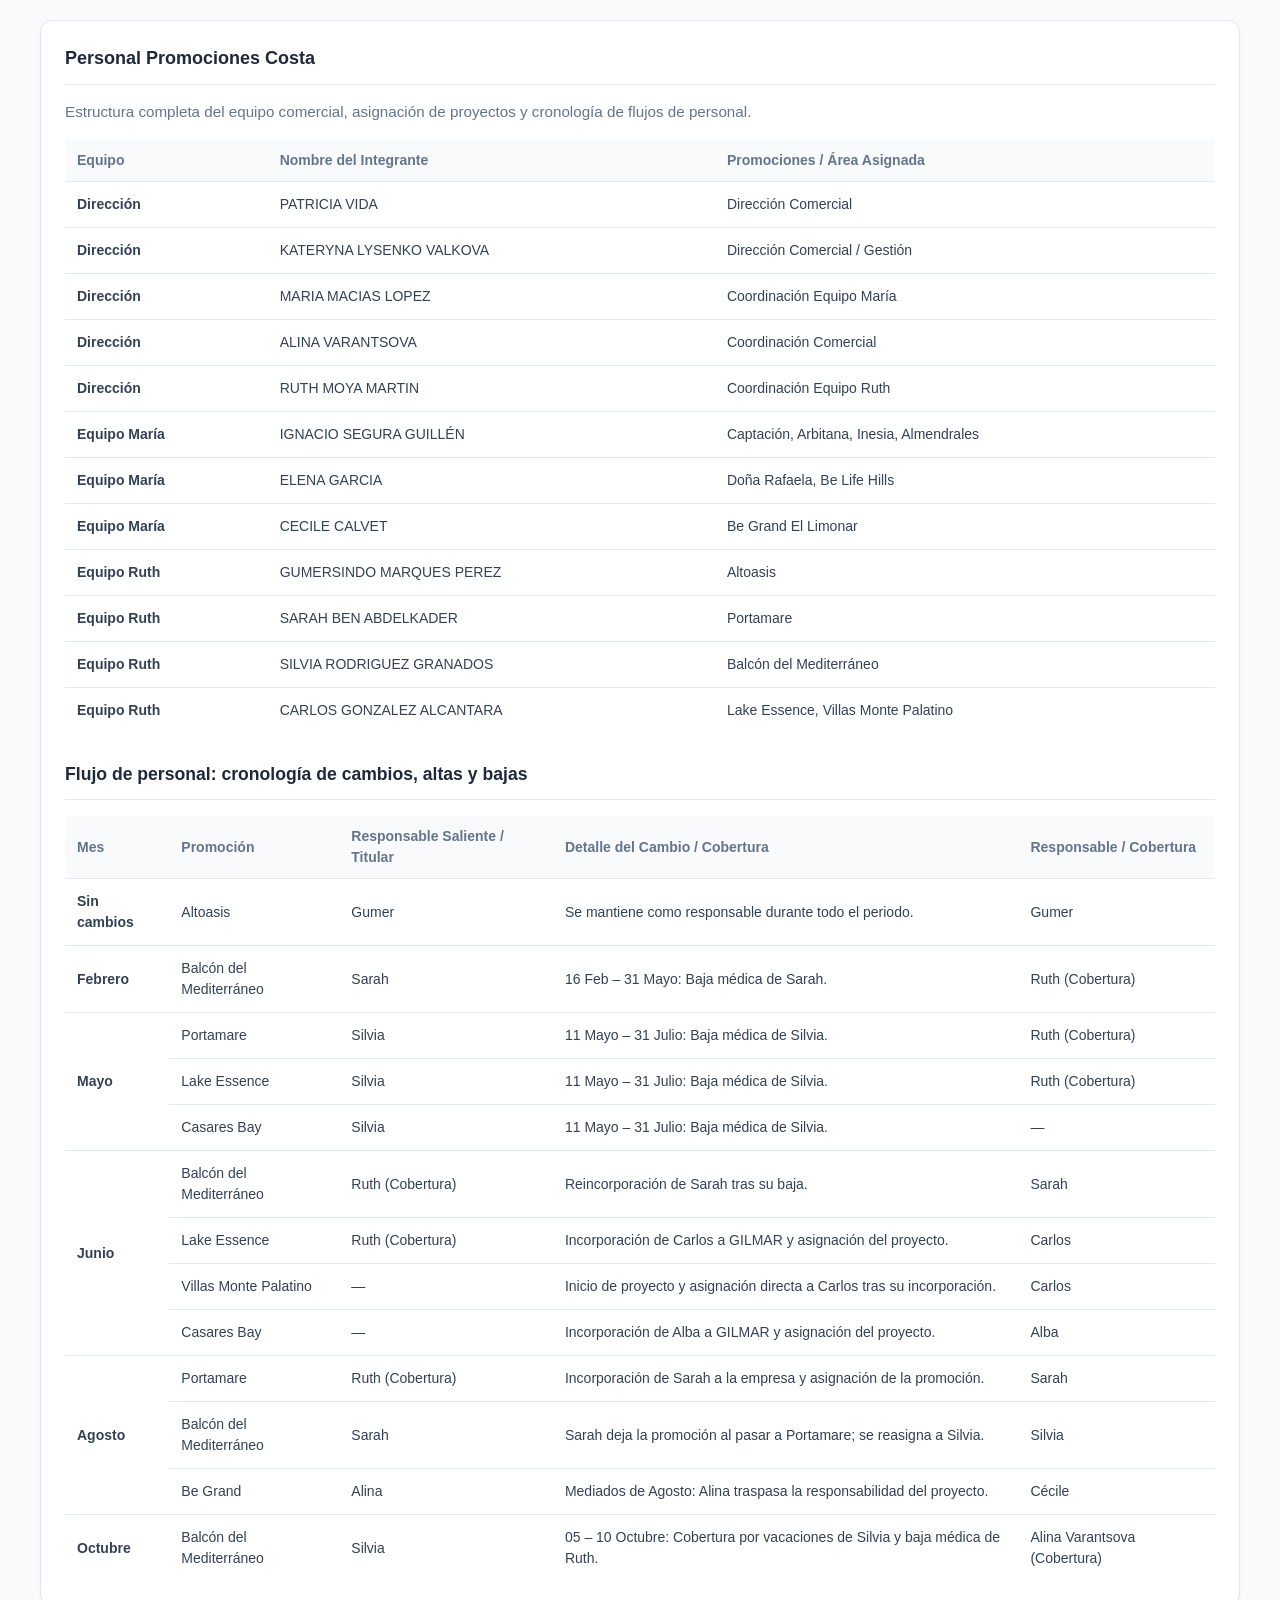
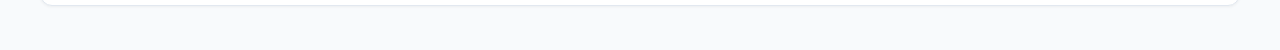
==== personal.html @ c9d81d91 "personal page added" ====
<!DOCTYPE html>
<html lang="es">
  <head>
    <meta charset="UTF-8" />
    <meta name="viewport" content="width=device-width, initial-scale=1.0" />
    <title>Personal Promociones Costa</title>
    <!-- CSS principal del proyecto -->
    <link rel="stylesheet" href="css/styles.css" />
  </head>
  <body style="background-color: var(--bg, #f8fafc); padding: 20px;">
    
    <div class="dashboard-container" style="max-width: 1200px; margin: 0 auto;">
      
      <!-- SECCIÓN PRINCIPAL: PERSONAL PROMOCIONES COSTA -->
      <div class="card">
        <div class="card-header">
          <h2>Personal Promociones Costa</h2>
        </div>
        
        <p style="margin-bottom: 16px; color: var(--text-muted, #64748b); font-size: 0.95em;">
          Estructura completa del equipo comercial, asignación de proyectos y cronología de flujos de personal.
        </p>

        <!-- TABLA 1: INTEGRANTES DEL EQUIPO Y SUS PROMOCIONES -->
        <div style="overflow-x: auto; margin-bottom: 28px;">
          <table>
            <thead>
              <tr>
                <th>Equipo</th>
                <th>Nombre del Integrante</th>
                <th>Promociones / Área Asignada</th>
              </tr>
            </thead>
            <tbody>
              <tr>
                <td><strong>Dirección</strong></td>
                <td>PATRICIA VIDA</td>
                <td>Dirección Comercial</td>
              </tr>
              <tr>
                <td><strong>Dirección</strong></td>
                <td>KATERYNA LYSENKO VALKOVA</td>
                <td>Dirección Comercial / Gestión</td>
              </tr>
              <tr>
                <td><strong>Dirección</strong></td>
                <td>MARIA MACIAS LOPEZ</td>
                <td>Coordinación Equipo María</td>
              </tr>
              <tr>
                <td><strong>Dirección</strong></td>
                <td>ALINA VARANTSOVA</td>
                <td>Coordinación Comercial</td>
              </tr>
              <tr>
                <td><strong>Dirección</strong></td>
                <td>RUTH MOYA MARTIN</td>
                <td>Coordinación Equipo Ruth</td>
              </tr>
              <tr>
                <td><strong>Equipo María</strong></td>
                <td>IGNACIO SEGURA GUILLÉN</td>
                <td>Captación, Arbitana, Inesia, Almendrales</td>
              </tr>
              <tr>
                <td><strong>Equipo María</strong></td>
                <td>ELENA GARCIA</td>
                <td>Doña Rafaela, Be Life Hills</td>
              </tr>
              <tr>
                <td><strong>Equipo María</strong></td>
                <td>CECILE CALVET</td>
                <td>Be Grand El Limonar</td>
              </tr>
              <tr>
                <td><strong>Equipo Ruth</strong></td>
                <td>GUMERSINDO MARQUES PEREZ</td>
                <td>Altoasis</td>
              </tr>
              <tr>
                <td><strong>Equipo Ruth</strong></td>
                <td>SARAH BEN ABDELKADER</td>
                <td>Portamare</td>
              </tr>
              <tr>
                <td><strong>Equipo Ruth</strong></td>
                <td>SILVIA RODRIGUEZ GRANADOS</td>
                <td>Balcón del Mediterráneo</td>
              </tr>
              <tr>
                <td><strong>Equipo Ruth</strong></td>
                <td>CARLOS GONZALEZ ALCANTARA</td>
                <td>Lake Essence, Villas Monte Palatino</td>
              </tr>
            </tbody>
          </table>
        </div>

        <!-- TABLA 2: FLUJO CRONOLÓGICO DE PERSONAL (POR MESES) -->
        <div class="card-header" style="margin-top: 10px;">
          <h3 style="font-size: 1.1em; color: var(--primary, #1a56db);">
            Flujo de personal: cronología de cambios, altas y bajas
          </h3>
        </div>
        
        <div style="overflow-x: auto; margin-top: 10px;">
          <table>
            <thead>
              <tr>
                <th>Mes</th>
                <th>Promoción</th>
                <th>Responsable Saliente / Titular</th>
                <th>Detalle del Cambio / Cobertura</th>
                <th>Responsable / Cobertura</th>
              </tr>
            </thead>
            <tbody>
              <tr>
                <td><strong>Sin cambios</strong></td>
                <td>Altoasis</td>
                <td>Gumer</td>
                <td>Se mantiene como responsable durante todo el periodo.</td>
                <td>Gumer</td>
              </tr>
              <tr>
                <td><strong>Febrero</strong></td>
                <td>Balcón del Mediterráneo</td>
                <td>Sarah</td>
                <td>16 Feb – 31 Mayo: Baja médica de Sarah.</td>
                <td>Ruth (Cobertura)</td>
              </tr>
              <tr>
                <td rowspan="3"><strong>Mayo</strong></td>
                <td>Portamare</td>
                <td>Silvia</td>
                <td>11 Mayo – 31 Julio: Baja médica de Silvia.</td>
                <td>Ruth (Cobertura)</td>
              </tr>
              <tr>
                <td>Lake Essence</td>
                <td>Silvia</td>
                <td>11 Mayo – 31 Julio: Baja médica de Silvia.</td>
                <td>Ruth (Cobertura)</td>
              </tr>
              <tr>
                <td>Casares Bay</td>
                <td>Silvia</td>
                <td>11 Mayo – 31 Julio: Baja médica de Silvia.</td>
                <td>—</td>
              </tr>
              <tr>
                <td rowspan="4"><strong>Junio</strong></td>
                <td>Balcón del Mediterráneo</td>
                <td>Ruth (Cobertura)</td>
                <td>Reincorporación de Sarah tras su baja.</td>
                <td>Sarah</td>
              </tr>
              <tr>
                <td>Lake Essence</td>
                <td>Ruth (Cobertura)</td>
                <td>Incorporación de Carlos a GILMAR y asignación del proyecto.</td>
                <td>Carlos</td>
              </tr>
              <tr>
                <td>Villas Monte Palatino</td>
                <td>—</td>
                <td>Inicio de proyecto y asignación directa a Carlos tras su incorporación.</td>
                <td>Carlos</td>
              </tr>
              <tr>
                <td>Casares Bay</td>
                <td>—</td>
                <td>Incorporación de Alba a GILMAR y asignación del proyecto.</td>
                <td>Alba</td>
              </tr>
              <tr>
                <td rowspan="3"><strong>Agosto</strong></td>
                <td>Portamare</td>
                <td>Ruth (Cobertura)</td>
                <td>Incorporación de Sarah a la empresa y asignación de la promoción.</td>
                <td>Sarah</td>
              </tr>
              <tr>
                <td>Balcón del Mediterráneo</td>
                <td>Sarah</td>
                <td>Sarah deja la promoción al pasar a Portamare; se reasigna a Silvia.</td>
                <td>Silvia</td>
              </tr>
              <tr>
                <td>Be Grand</td>
                <td>Alina</td>
                <td>Mediados de Agosto: Alina traspasa la responsabilidad del proyecto.</td>
                <td>Cécile</td>
              </tr>
              <tr>
                <td><strong>Octubre</strong></td>
                <td>Balcón del Mediterráneo</td>
                <td>Silvia</td>
                <td>05 – 10 Octubre: Cobertura por vacaciones de Silvia y baja médica de Ruth.</td>
                <td>Alina Varantsova (Cobertura)</td>
              </tr>
            </tbody>
          </table>
        </div>
      </div>

    </div>

  </body>
</html>
---- css/styles.css ----
:root {
    --primary: #1e293b;
    --accent: #2563eb;
    --accent-hover: #1d4ed8;
    --accent-light: #eff6ff;
    --success: #16a34a;
    --warning: #d97706;
    --highlight-julio: #fef08a;
    --highlight-julio-border: #facc15;
    --bg: #f8fafc;
    --card-bg: #ffffff;
    --text-main: #334155;
    --text-muted: #64748b;
    --border: #e2e8f0;
}

* {
    box-sizing: border-box;
    margin: 0;
    padding: 0;
    font-family: -apple-system, BlinkMacSystemFont, "Segoe UI", Roboto, Helvetica, Arial, sans-serif;
}

body {
    background-color: var(--bg);
    color: var(--text-main);
    padding: 24px;
    line-height: 1.5;
}

.dashboard-container {
    max-width: 1400px;
    margin: 0 auto;
}

header {
    display: flex;
    justify-content: space-between;
    align-items: center;
    margin-bottom: 24px;
    background-color: var(--card-bg);
    padding: 24px;
    border-radius: 12px;
    border: 1px solid var(--border);
    box-shadow: 0 1px 3px rgba(0,0,0,0.05);
}

.header-title h1 {
    font-size: 24px;
    color: var(--primary);
    font-weight: 700;
}

.header-title p {
    color: var(--text-muted);
    font-size: 14px;
}

.badge-quarter {
    background-color: var(--accent-light);
    color: var(--accent);
    padding: 6px 16px;
    border-radius: 20px;
    font-weight: 600;
    font-size: 14px;
}

.reports-nav-card {
    background: linear-gradient(135deg, #1e293b 0%, #0f172a 100%);
    color: white;
    padding: 20px 24px;
    border-radius: 12px;
    margin-bottom: 24px;
    display: flex;
    justify-content: space-between;
    align-items: center;
    flex-wrap: wrap;
    gap: 16px;
}

.reports-nav-card h3 {
    font-size: 16px;
    font-weight: 600;
}

.reports-nav-card p {
    font-size: 13px;
    color: #94a3b8;
}

.btn-group {
    display: flex;
    gap: 12px;
    flex-wrap: wrap;
}

.btn-report {
    background-color: var(--accent);
    color: white;
    border: none;
    padding: 10px 18px;
    border-radius: 8px;
    font-weight: 600;
    font-size: 13px;
    cursor: pointer;
    transition: all 0.2s ease;
    display: inline-flex;
    align-items: center;
    gap: 6px;
}

.btn-report:hover {
    background-color: var(--accent-hover);
    transform: translateY(-1px);
}

.excel-uploader-card {
    background-color: var(--accent-light);
    border: 2px dashed var(--accent);
    padding: 20px;
    border-radius: 12px;
    margin-bottom: 24px;
    text-align: center;
}

.kpi-grid {
    display: grid;
    grid-template-columns: repeat(auto-fit, minmax(240px, 1fr));
    gap: 16px;
    margin-bottom: 24px;
}

.kpi-card {
    background-color: var(--card-bg);
    padding: 20px;
    border-radius: 12px;
    border: 1px solid var(--border);
    box-shadow: 0 1px 3px rgba(0,0,0,0.05);
}

.kpi-card .title {
    font-size: 13px;
    color: var(--text-muted);
    text-transform: uppercase;
    letter-spacing: 0.5px;
    font-weight: 600;
    margin-bottom: 8px;
}

.kpi-card .value {
    font-size: 26px;
    font-weight: 700;
    color: var(--primary);
    margin-bottom: 4px;
}

.kpi-card .subtext {
    font-size: 12px;
    color: var(--text-muted);
}

.content-grid {
    display: grid;
    grid-template-columns: 2fr 1fr;
    gap: 24px;
    margin-bottom: 24px;
}

@media (max-width: 1024px) {
    .content-grid {
        grid-template-columns: 1fr;
    }
}

.card {
    background-color: var(--card-bg);
    border-radius: 12px;
    border: 1px solid var(--border);
    padding: 24px;
    box-shadow: 0 1px 3px rgba(0,0,0,0.05);
    margin-bottom: 24px;
}

.card-header {
    display: flex;
    justify-content: space-between;
    align-items: center;
    margin-bottom: 16px;
    padding-bottom: 12px;
    border-bottom: 1px solid var(--border);
}

.card-header h2 {
    font-size: 18px;
    color: var(--primary);
    font-weight: 600;
}

table {
    width: 100%;
    border-collapse: collapse;
    text-align: left;
    font-size: 14px;
}

th {
    background-color: var(--bg);
    color: var(--text-muted);
    font-weight: 600;
    padding: 10px 12px;
    border-bottom: 1px solid var(--border);
}

td {
    padding: 12px;
    border-bottom: 1px solid var(--border);
}

tr:last-child td {
    border-bottom: none;
}

tr.highlight-julio {
    background-color: var(--highlight-julio);
    font-weight: 600;
}

tr.highlight-julio td {
    border-bottom: 1px solid var(--highlight-julio-border);
}

.progress-container {
    display: flex;
    align-items: center;
    gap: 8px;
}

.progress-bar {
    flex-grow: 1;
    height: 8px;
    background-color: #e2e8f0;
    border-radius: 4px;
    overflow: hidden;
}

.progress-fill {
    height: 100%;
    background-color: var(--accent);
    border-radius: 4px;
}

.progress-fill.complete {
    background-color: var(--success);
}

.timeline-item {
    position: relative;
    padding-left: 20px;
    margin-bottom: 16px;
    border-left: 2px solid var(--accent);
}

.timeline-item h4 {
    font-size: 14px;
    color: var(--primary);
    font-weight: 600;
    margin-bottom: 2px;
}

.timeline-item p {
    font-size: 13px;
    color: var(--text-muted);
}

.action-list {
    list-style: none;
}

.action-list li {
    position: relative;
    padding-left: 24px;
    margin-bottom: 12px;
    font-size: 14px;
}

.action-list li::before {
    content: "➔";
    position: absolute;
    left: 0;
    color: var(--accent);
    font-weight: bold;
}

.text-right { text-align: right; }
.text-success { color: var(--success); }
.text-accent { color: var(--accent); }

.modal-overlay {
    display: none;
    position: fixed;
    top: 0;
    left: 0;
    width: 100%;
    height: 100%;
    background-color: rgba(15, 23, 42, 0.6);
    backdrop-filter: blur(4px);
    z-index: 1000;
    justify-content: center;
    align-items: center;
    padding: 20px;
}

.modal-container {
    background-color: var(--card-bg);
    border-radius: 16px;
    width: 100%;
    max-width: 900px;
    max-height: 90vh;
    overflow-y: auto;
    box-shadow: 0 20px 25px -5px rgba(0,0,0,0.1), 0 10px 10px -5px rgba(0,0,0,0.04);
    border: 1px solid var(--border);
}

.modal-header {
    padding: 20px 24px;
    border-bottom: 1px solid var(--border);
    display: flex;
    justify-content: space-between;
    align-items: center;
    position: sticky;
    top: 0;
    background-color: var(--card-bg);
}

.modal-header h2 {
    font-size: 20px;
    color: var(--primary);
}

.modal-close {
    background: none;
    border: none;
    font-size: 24px;
    cursor: pointer;
    color: var(--text-muted);
}

.modal-body {
    padding: 24px;
}

.modal-body h3 {
    font-size: 16px;
    color: var(--primary);
    margin: 20px 0 10px 0;
    border-left: 3px solid var(--accent);
    padding-left: 8px;
}

.modal-body p, .modal-body li {
    font-size: 14px;
    color: var(--text-main);
    margin-bottom: 8px;
}

.modal-body ul {
    padding-left: 20px;
    margin-bottom: 12px;
}
/* --- ESTILOS DE DESPLEGABLES Y NAVEGACIÓN --- */
.dropdown-container {
    display: flex;
    flex-direction: column;
    gap: 4px;
}

.dropdown-container label {
    font-size: 12px;
    font-weight: 600;
    color: #cbd5e1;
}

.dropdown-container select {
    background-color: #1e293b;
    color: #ffffff;
    border: 1px solid #475569;
    padding: 8px 12px;
    border-radius: 6px;
    font-size: 13px;
    cursor: pointer;
    outline: none;
    transition: all 0.2s ease;
}

.dropdown-container select:hover {
    border-color: var(--accent);
}

.badge-responsable {
    background-color: var(--accent-light);
    color: var(--accent);
    padding: 3px 8px;
    border-radius: 12px;
    font-weight: 600;
    font-size: 12px;
    display: inline-block;
}

/* --- CENTRO DE INFORMES POR BLOQUES Y MESES --- */
.reports-nav-card {
    background-color: #0f172a;
    border-radius: 12px;
    padding: 20px 24px;
    color: #ffffff;
    margin-bottom: 24px;
    box-shadow: 0 4px 12px rgba(0, 0, 0, 0.15);
}

.reports-header h3 {
    margin: 0 0 4px 0;
    font-size: 1.1rem;
    font-weight: 600;
    color: #f8fafc;
}

.reports-header p {
    margin: 0 0 18px 0;
    font-size: 0.85rem;
    color: #94a3b8;
}

/* Layout en 3 columnas */
.reports-grid {
    display: grid;
    grid-template-columns: repeat(auto-fit, minmax(280px, 1fr));
    gap: 20px;
}

.report-block {
    background-color: #1e293b;
    border: 1px solid #334155;
    border-radius: 8px;
    padding: 16px;
    display: flex;
    flex-direction: column;
    justify-content: space-between;
}

.block-title {
    font-size: 0.9rem;
    font-weight: 600;
    color: #38bdf8;
    margin-bottom: 12px;
    text-transform: uppercase;
    letter-spacing: 0.5px;
}

/* Grid de botones de meses */
.months-grid {
    display: grid;
    grid-template-columns: repeat(6, 1fr);
    gap: 6px;
}

.month-btn {
    display: inline-flex;
    align-items: center;
    justify-content: center;
    background-color: #334155;
    color: #e2e8f0;
    text-decoration: none;
    font-size: 0.78rem;
    font-weight: 500;
    padding: 6px 0;
    border-radius: 4px;
    transition: all 0.2s ease;
}

.month-btn:hover {
    background-color: #2563eb;
    color: #ffffff;
}

/* Estilo para el mes actual / destacado */
.month-btn.active {
    background-color: #0284c7;
    color: #ffffff;
    font-weight: 600;
}

/* Estilo para meses futuros sin informe aun disponible */
.month-btn.disabled {
    opacity: 0.35;
    pointer-events: none;
    background-color: #1e293b;
    border: 1px dashed #475569;
}

/* Botón de Descarga Global */
.global-download-container {
    margin-top: 12px;
    padding-top: 10px;
    border-top: 1px solid #334155;
}

.btn-global-download {
    display: block;
    text-align: center;
    background-color: #059669;
    color: #ffffff;
    text-decoration: none;
    font-size: 0.8rem;
    font-weight: 600;
    padding: 8px 12px;
    border-radius: 6px;
    transition: background-color 0.2s ease;
}

.btn-global-download:hover {
    background-color: #047857;
}
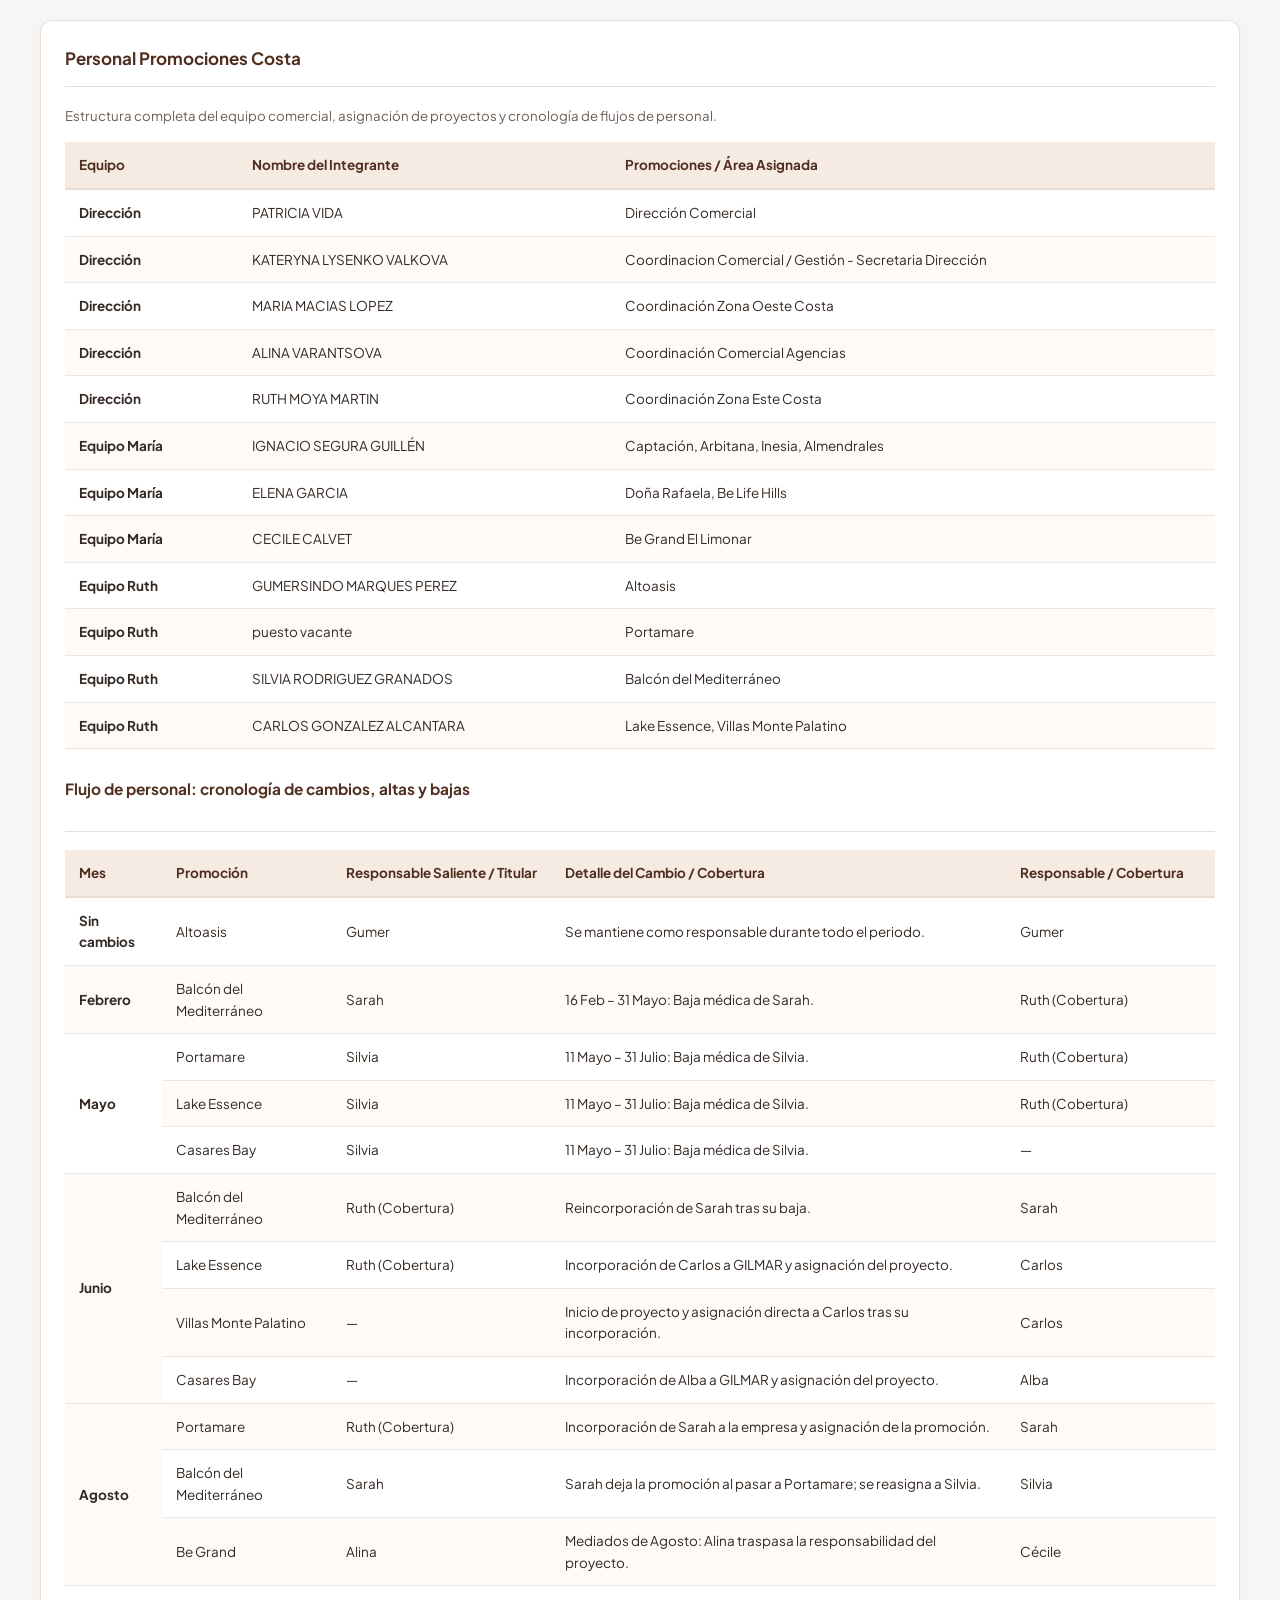
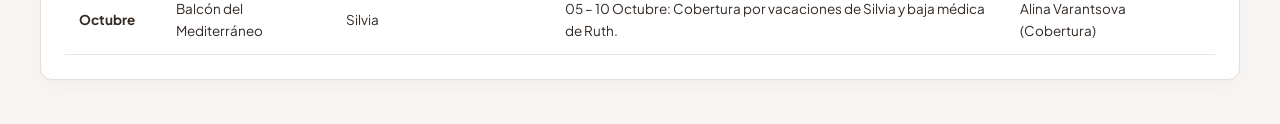
==== commit a1bc417a: "updates tables" ====
--- a/personal.html
+++ b/personal.html
@@ -40,22 +40,22 @@
               <tr>
                 <td><strong>Dirección</strong></td>
                 <td>KATERYNA LYSENKO VALKOVA</td>
-                <td>Dirección Comercial / Gestión</td>
+                <td>Coordinacion Comercial / Gestión - Secretaria Dirección</td>
               </tr>
               <tr>
                 <td><strong>Dirección</strong></td>
                 <td>MARIA MACIAS LOPEZ</td>
-                <td>Coordinación Equipo María</td>
+                <td>Coordinación Zona Oeste Costa</td>
               </tr>
               <tr>
                 <td><strong>Dirección</strong></td>
                 <td>ALINA VARANTSOVA</td>
-                <td>Coordinación Comercial</td>
+                <td>Coordinación Comercial Agencias</td>
               </tr>
               <tr>
                 <td><strong>Dirección</strong></td>
                 <td>RUTH MOYA MARTIN</td>
-                <td>Coordinación Equipo Ruth</td>
+                <td>Coordinación Zona Este Costa</td>
               </tr>
               <tr>
                 <td><strong>Equipo María</strong></td>
@@ -79,7 +79,7 @@
               </tr>
               <tr>
                 <td><strong>Equipo Ruth</strong></td>
-                <td>SARAH BEN ABDELKADER</td>
+                <td>puesto vacante</td>
                 <td>Portamare</td>
               </tr>
               <tr>
--- a/css/styles.css
+++ b/css/styles.css
@@ -1,521 +1,469 @@
+/* Importación de tipografía profesional */
+@import url('https://fonts.googleapis.com/css2?family=Plus+Jakarta+Sans:wght@400;500;600;700&display=swap');
+
 :root {
-    --primary: #1e293b;
-    --accent: #2563eb;
-    --accent-hover: #1d4ed8;
-    --accent-light: #eff6ff;
-    --success: #16a34a;
-    --warning: #d97706;
-    --highlight-julio: #fef08a;
-    --highlight-julio-border: #facc15;
-    --bg: #f8fafc;
+    --primary: #512f20;
+    --primary-light: #684632;
+    --accent: #d87536;
+    --accent-hover: #b95d27;
+    --accent-light: #f8e9dc;
+
+    --success: #10b981;
+    --warning: #f59e0b;
+    --highlight-julio: #fbefe5;
+    --highlight-julio-border: #d87536;
+
+    --bg: #f8f6f4;
     --card-bg: #ffffff;
-    --text-main: #334155;
-    --text-muted: #64748b;
-    --border: #e2e8f0;
-}
-
-* {
+    --text-main: #332822;
+    --text-muted: #6e5e54;
+    --border: #e7ddd5;
+
+    --font-base: 'Plus Jakarta Sans', -apple-system, BlinkMacSystemFont, "Segoe UI", Roboto, sans-serif;
+}
+
+/* Reset y caja global para evitar desbordamientos */
+*,
+*::before,
+*::after {
     box-sizing: border-box;
+}
+
+body {
     margin: 0;
-    padding: 0;
-    font-family: -apple-system, BlinkMacSystemFont, "Segoe UI", Roboto, Helvetica, Arial, sans-serif;
-}
-
-body {
-    background-color: var(--bg);
+    padding: 24px;
+    background: var(--bg);
     color: var(--text-main);
+    font-family: var(--font-base);
+    font-size: 14px;
+    line-height: 1.6;
+    -webkit-font-smoothing: antialiased;
+}
+
+/* Contenedor Principal del Dashboard */
+.dashboard-container {
+    max-width: 1320px;
+    margin: 0 auto;
+    width: 100%;
+}
+
+/* Cabecera superior del informe */
+.dashboard-container>header {
+    background: var(--card-bg);
+    border: 1px solid var(--border);
+    border-radius: 12px;
     padding: 24px;
-    line-height: 1.5;
-}
-
-.dashboard-container {
-    max-width: 1400px;
-    margin: 0 auto;
-}
-
-header {
-    display: flex;
-    justify-content: space-between;
-    align-items: center;
-    margin-bottom: 24px;
-    background-color: var(--card-bg);
-    padding: 24px;
-    border-radius: 12px;
-    border: 1px solid var(--border);
-    box-shadow: 0 1px 3px rgba(0,0,0,0.05);
-}
-
-.header-title h1 {
-    font-size: 24px;
-    color: var(--primary);
-    font-weight: 700;
-}
-
-.header-title p {
-    color: var(--text-muted);
-    font-size: 14px;
-}
-
-.badge-quarter {
-    background-color: var(--accent-light);
-    color: var(--accent);
-    padding: 6px 16px;
-    border-radius: 20px;
-    font-weight: 600;
-    font-size: 14px;
-}
-
-.reports-nav-card {
-    background: linear-gradient(135deg, #1e293b 0%, #0f172a 100%);
-    color: white;
-    padding: 20px 24px;
-    border-radius: 12px;
     margin-bottom: 24px;
     display: flex;
     justify-content: space-between;
     align-items: center;
-    flex-wrap: wrap;
-    gap: 16px;
-}
-
-.reports-nav-card h3 {
-    font-size: 16px;
-    font-weight: 600;
-}
-
-.reports-nav-card p {
-    font-size: 13px;
-    color: #94a3b8;
-}
-
-.btn-group {
-    display: flex;
-    gap: 12px;
-    flex-wrap: wrap;
-}
-
-.btn-report {
-    background-color: var(--accent);
-    color: white;
-    border: none;
-    padding: 10px 18px;
-    border-radius: 8px;
+    box-shadow: 0 4px 20px rgba(81, 47, 32, 0.04);
+}
+
+.header-title h1 {
+    margin: 0 0 6px 0;
+    font-size: 24px;
+    font-weight: 700;
+    color: var(--primary);
+    letter-spacing: -0.3px;
+}
+
+.header-title p {
+    margin: 0;
+    color: var(--text-muted);
+    font-size: 14px;
+}
+
+.badge-quarter {
+    background: var(--accent-light);
+    color: var(--primary);
+    border: 1px solid #efd3bf;
+    padding: 8px 16px;
+    border-radius: 20px;
     font-weight: 600;
     font-size: 13px;
-    cursor: pointer;
-    transition: all 0.2s ease;
-    display: inline-flex;
-    align-items: center;
-    gap: 6px;
-}
-
-.btn-report:hover {
-    background-color: var(--accent-hover);
-    transform: translateY(-1px);
-}
-
-.excel-uploader-card {
-    background-color: var(--accent-light);
-    border: 2px dashed var(--accent);
-    padding: 20px;
-    border-radius: 12px;
-    margin-bottom: 24px;
-    text-align: center;
-}
-
+    white-space: nowrap;
+}
+
+/* Grillas principales */
 .kpi-grid {
     display: grid;
-    grid-template-columns: repeat(auto-fit, minmax(240px, 1fr));
-    gap: 16px;
+    grid-template-columns: repeat(auto-fit, minmax(260px, 1fr));
+    gap: 20px;
     margin-bottom: 24px;
 }
 
+.content-grid {
+    display: grid;
+    grid-template-columns: 1fr;
+    gap: 24px;
+}
+
+@media (min-width: 1024px) {
+    .content-grid {
+        grid-template-columns: 1.6fr 1fr;
+    }
+}
+
+/* Tarjetas de indicadores (KPIs) */
 .kpi-card {
-    background-color: var(--card-bg);
+    background: var(--card-bg);
+    border: 1px solid var(--border);
+    border-radius: 12px;
     padding: 20px;
-    border-radius: 12px;
-    border: 1px solid var(--border);
-    box-shadow: 0 1px 3px rgba(0,0,0,0.05);
+    box-shadow: 0 4px 16px rgba(81, 47, 32, 0.04);
 }
 
 .kpi-card .title {
     font-size: 13px;
+    font-weight: 600;
     color: var(--text-muted);
+    margin-bottom: 8px;
     text-transform: uppercase;
     letter-spacing: 0.5px;
+}
+
+.kpi-card .value {
+    font-size: 24px;
+    font-weight: 700;
+    color: var(--primary);
+    margin-bottom: 8px;
+}
+
+.kpi-card .subtext {
+    font-size: 13px;
+    color: var(--text-muted);
+    line-height: 1.4;
+}
+
+/* Centro de informes: Marrón corporativo elegante */
+.reports-nav-card {
+    background: linear-gradient(135deg, #512f20 0%, #351c11 100%);
+    color: #ffffff;
+    border-radius: 14px;
+    padding: 28px;
+    margin-bottom: 24px;
+    box-shadow: 0 8px 24px rgba(53, 28, 17, 0.15);
+}
+
+.reports-header h3 {
+    margin: 0 0 6px 0;
+    color: #ffffff;
+    font-size: 18px;
+    font-weight: 700;
+}
+
+.reports-header p {
+    margin: 0 0 20px 0;
+    color: #e7d9ce;
+    font-size: 13.5px;
+}
+
+.reports-grid {
+    display: grid;
+    grid-template-columns: repeat(auto-fit, minmax(280px, 1fr));
+    gap: 20px;
+}
+
+.report-block {
+    background: rgba(255, 255, 255, 0.08);
+    border: 1px solid rgba(255, 255, 255, 0.15);
+    border-radius: 10px;
+    padding: 18px;
+}
+
+.block-title {
+    color: #f2a36f;
+    font-size: 12px;
+    font-weight: 700;
+    letter-spacing: 0.8px;
+    text-transform: uppercase;
+    margin-bottom: 12px;
+}
+
+.months-grid {
+    display: grid;
+    grid-template-columns: repeat(6, 1fr);
+    gap: 6px;
+}
+
+.month-btn {
+    background: rgba(255, 255, 255, 0.12);
+    color: #ffffff;
+    border: 1px solid transparent;
+    border-radius: 6px;
+    padding: 8px 0;
+    font-size: 12px;
     font-weight: 600;
-    margin-bottom: 8px;
-}
-
-.kpi-card .value {
-    font-size: 26px;
-    font-weight: 700;
-    color: var(--primary);
-    margin-bottom: 4px;
-}
-
-.kpi-card .subtext {
-    font-size: 12px;
-    color: var(--text-muted);
-}
-
-.content-grid {
-    display: grid;
-    grid-template-columns: 2fr 1fr;
-    gap: 24px;
+    text-align: center;
+    text-decoration: none;
+    transition: all 0.2s ease;
+}
+
+.month-btn:hover {
+    background: #f0a06b;
+    color: #351c11;
+}
+
+.month-btn.active {
+    background: var(--accent);
+    color: #ffffff;
+    border-color: #e18b51;
+}
+
+.month-btn.disabled {
+    background: rgba(255, 255, 255, 0.03);
+    color: rgba(255, 255, 255, 0.3);
+    pointer-events: none;
+}
+
+.global-download-container {
+    margin-top: 14px;
+    padding-top: 14px;
+    border-top: 1px solid rgba(255, 255, 255, 0.15);
+}
+
+.btn-global-download {
+    display: block;
+    text-align: center;
+    background: var(--accent);
+    color: #ffffff;
+    padding: 10px;
+    border-radius: 6px;
+    font-weight: 700;
+    font-size: 13px;
+    text-decoration: none;
+    transition: background 0.2s ease;
+}
+
+.btn-global-download:hover {
+    background: var(--accent-hover);
+}
+
+/* Tarjetas de contenido general */
+.card {
+    background: var(--card-bg);
+    border: 1px solid var(--border);
+    border-radius: 12px;
+    padding: 24px;
     margin-bottom: 24px;
-}
-
-@media (max-width: 1024px) {
-    .content-grid {
-        grid-template-columns: 1fr;
-    }
-}
-
-.card {
-    background-color: var(--card-bg);
-    border-radius: 12px;
-    border: 1px solid var(--border);
-    padding: 24px;
-    box-shadow: 0 1px 3px rgba(0,0,0,0.05);
-    margin-bottom: 24px;
+    box-shadow: 0 4px 16px rgba(81, 47, 32, 0.04);
+    overflow: hidden;
 }
 
 .card-header {
-    display: flex;
-    justify-content: space-between;
-    align-items: center;
-    margin-bottom: 16px;
-    padding-bottom: 12px;
     border-bottom: 1px solid var(--border);
+    padding-bottom: 14px;
+    margin-bottom: 18px;
 }
 
 .card-header h2 {
-    font-size: 18px;
-    color: var(--primary);
-    font-weight: 600;
-}
-
+    margin: 0;
+    font-size: 17px;
+    font-weight: 700;
+    color: var(--primary);
+}
+
+/* Estilos de tablas sin apelmazamiento */
 table {
     width: 100%;
     border-collapse: collapse;
+    font-size: 13.5px;
+}
+
+th {
+    background: #f5ebe3;
+    color: var(--primary);
+    font-weight: 700;
     text-align: left;
-    font-size: 14px;
-}
-
-th {
-    background-color: var(--bg);
-    color: var(--text-muted);
-    font-weight: 600;
-    padding: 10px 12px;
-    border-bottom: 1px solid var(--border);
+    padding: 12px 14px;
+    border-bottom: 2px solid var(--border);
+    white-space: nowrap;
 }
 
 td {
-    padding: 12px;
-    border-bottom: 1px solid var(--border);
-}
-
-tr:last-child td {
-    border-bottom: none;
-}
-
-tr.highlight-julio {
-    background-color: var(--highlight-julio);
-    font-weight: 600;
-}
-
-tr.highlight-julio td {
-    border-bottom: 1px solid var(--highlight-julio-border);
-}
-
+    padding: 12px 14px;
+    border-bottom: 1px solid #eee5de;
+    vertical-align: middle;
+    word-break: break-word;
+}
+
+tbody tr:nth-child(even) {
+    background: #fdfaf8;
+}
+
+tbody tr:hover {
+    background: #fbf0e7;
+}
+
+.text-right {
+    text-align: right;
+}
+
+.text-center {
+    text-align: center;
+}
+
+/* Barras de progreso */
 .progress-container {
     display: flex;
     align-items: center;
     gap: 8px;
 }
 
+.progress-container span {
+    font-size: 12px;
+    font-weight: 600;
+    min-width: 35px;
+}
+
 .progress-bar {
     flex-grow: 1;
     height: 8px;
-    background-color: #e2e8f0;
-    border-radius: 4px;
+    background: #eee4dc;
+    border-radius: 20px;
     overflow: hidden;
 }
 
 .progress-fill {
     height: 100%;
-    background-color: var(--accent);
-    border-radius: 4px;
+    background: var(--accent);
+    border-radius: 20px;
 }
 
 .progress-fill.complete {
-    background-color: var(--success);
-}
-
+    background: var(--primary-light);
+}
+
+/* Línea de tiempo / Evolución */
 .timeline-item {
-    position: relative;
-    padding-left: 20px;
-    margin-bottom: 16px;
-    border-left: 2px solid var(--accent);
+    border-left: 3px solid var(--accent);
+    padding-left: 16px;
+    margin-bottom: 20px;
 }
 
 .timeline-item h4 {
-    font-size: 14px;
-    color: var(--primary);
+    margin: 0 0 6px 0;
+    font-size: 15px;
+    color: var(--primary);
+}
+
+.timeline-item p {
+    margin: 0 0 8px 0;
+    color: var(--text-muted);
+    font-size: 13.5px;
+}
+
+.action-list {
+    padding-left: 18px;
+    margin: 0;
+}
+
+.action-list li {
+    margin-bottom: 12px;
+    color: var(--text-main);
+    line-height: 1.5;
+}
+
+/* Enlaces y botones de acción */
+a {
+    color: var(--accent);
+    text-decoration: none;
+}
+
+a:hover {
+    text-decoration: underline;
+}
+
+.btn-report {
+    display: inline-block;
+    background: var(--accent);
+    color: #ffffff;
+    padding: 10px 18px;
+    border-radius: 8px;
     font-weight: 600;
-    margin-bottom: 2px;
-}
-
-.timeline-item p {
-    font-size: 13px;
-    color: var(--text-muted);
-}
-
-.action-list {
-    list-style: none;
-}
-
-.action-list li {
-    position: relative;
-    padding-left: 24px;
-    margin-bottom: 12px;
-    font-size: 14px;
-}
-
-.action-list li::before {
-    content: "➔";
-    position: absolute;
-    left: 0;
-    color: var(--accent);
-    font-weight: bold;
-}
-
-.text-right { text-align: right; }
-.text-success { color: var(--success); }
-.text-accent { color: var(--accent); }
-
-.modal-overlay {
-    display: none;
-    position: fixed;
-    top: 0;
-    left: 0;
-    width: 100%;
-    height: 100%;
-    background-color: rgba(15, 23, 42, 0.6);
-    backdrop-filter: blur(4px);
-    z-index: 1000;
-    justify-content: center;
-    align-items: center;
-    padding: 20px;
-}
-
-.modal-container {
-    background-color: var(--card-bg);
-    border-radius: 16px;
-    width: 100%;
-    max-width: 900px;
-    max-height: 90vh;
-    overflow-y: auto;
-    box-shadow: 0 20px 25px -5px rgba(0,0,0,0.1), 0 10px 10px -5px rgba(0,0,0,0.04);
-    border: 1px solid var(--border);
-}
-
-.modal-header {
-    padding: 20px 24px;
-    border-bottom: 1px solid var(--border);
-    display: flex;
-    justify-content: space-between;
-    align-items: center;
-    position: sticky;
-    top: 0;
-    background-color: var(--card-bg);
-}
-
-.modal-header h2 {
-    font-size: 20px;
-    color: var(--primary);
-}
-
-.modal-close {
-    background: none;
+    text-decoration: none;
+    transition: background 0.2s ease;
     border: none;
-    font-size: 24px;
     cursor: pointer;
-    color: var(--text-muted);
-}
-
-.modal-body {
-    padding: 24px;
-}
-
-.modal-body h3 {
-    font-size: 16px;
-    color: var(--primary);
-    margin: 20px 0 10px 0;
-    border-left: 3px solid var(--accent);
-    padding-left: 8px;
-}
-
-.modal-body p, .modal-body li {
-    font-size: 14px;
-    color: var(--text-main);
-    margin-bottom: 8px;
-}
-
-.modal-body ul {
-    padding-left: 20px;
-    margin-bottom: 12px;
-}
-/* --- ESTILOS DE DESPLEGABLES Y NAVEGACIÓN --- */
-.dropdown-container {
-    display: flex;
-    flex-direction: column;
-    gap: 4px;
-}
-
-.dropdown-container label {
-    font-size: 12px;
-    font-weight: 600;
-    color: #cbd5e1;
-}
-
-.dropdown-container select {
-    background-color: #1e293b;
-    color: #ffffff;
-    border: 1px solid #475569;
-    padding: 8px 12px;
-    border-radius: 6px;
-    font-size: 13px;
-    cursor: pointer;
-    outline: none;
-    transition: all 0.2s ease;
-}
-
-.dropdown-container select:hover {
-    border-color: var(--accent);
-}
-
-.badge-responsable {
-    background-color: var(--accent-light);
-    color: var(--accent);
-    padding: 3px 8px;
-    border-radius: 12px;
-    font-weight: 600;
-    font-size: 12px;
-    display: inline-block;
-}
-
-/* --- CENTRO DE INFORMES POR BLOQUES Y MESES --- */
-.reports-nav-card {
-    background-color: #0f172a;
-    border-radius: 12px;
-    padding: 20px 24px;
-    color: #ffffff;
-    margin-bottom: 24px;
-    box-shadow: 0 4px 12px rgba(0, 0, 0, 0.15);
-}
-
-.reports-header h3 {
-    margin: 0 0 4px 0;
-    font-size: 1.1rem;
-    font-weight: 600;
-    color: #f8fafc;
-}
-
-.reports-header p {
-    margin: 0 0 18px 0;
-    font-size: 0.85rem;
-    color: #94a3b8;
-}
-
-/* Layout en 3 columnas */
-.reports-grid {
-    display: grid;
-    grid-template-columns: repeat(auto-fit, minmax(280px, 1fr));
-    gap: 20px;
-}
-
-.report-block {
-    background-color: #1e293b;
-    border: 1px solid #334155;
+}
+
+.btn-report:hover {
+    background: var(--accent-hover);
+    text-decoration: none;
+}
+
+/* Adaptación responsive */
+@media (max-width: 768px) {
+    body {
+        padding: 12px;
+    }
+
+    .dashboard-container>header {
+        flex-direction: column;
+        align-items: flex-start;
+        gap: 12px;
+    }
+
+    .months-grid {
+        grid-template-columns: repeat(4, 1fr);
+    }
+
+    /* Permite scroll horizontal fluido a las tablas sin romper el ancho de pantalla */
+    .card {
+        padding: 16px;
+    }
+
+    .card>div[style*="overflow-x: auto"] {
+        margin: 0 -16px;
+        padding: 0 16px;
+    }
+}
+/* Tabla de actividad y conversión de agencias */
+#tabla-agencias {
+    background: #f5eee7 !important;
+    border: 1px solid #dfcabb;
     border-radius: 8px;
-    padding: 16px;
-    display: flex;
-    flex-direction: column;
-    justify-content: space-between;
-}
-
-.block-title {
-    font-size: 0.9rem;
-    font-weight: 600;
-    color: #38bdf8;
-    margin-bottom: 12px;
-    text-transform: uppercase;
-    letter-spacing: 0.5px;
-}
-
-/* Grid de botones de meses */
-.months-grid {
-    display: grid;
-    grid-template-columns: repeat(6, 1fr);
-    gap: 6px;
-}
-
-.month-btn {
-    display: inline-flex;
-    align-items: center;
-    justify-content: center;
-    background-color: #334155;
-    color: #e2e8f0;
-    text-decoration: none;
-    font-size: 0.78rem;
-    font-weight: 500;
-    padding: 6px 0;
-    border-radius: 4px;
-    transition: all 0.2s ease;
-}
-
-.month-btn:hover {
-    background-color: #2563eb;
-    color: #ffffff;
-}
-
-/* Estilo para el mes actual / destacado */
-.month-btn.active {
-    background-color: #0284c7;
-    color: #ffffff;
-    font-weight: 600;
-}
-
-/* Estilo para meses futuros sin informe aun disponible */
-.month-btn.disabled {
-    opacity: 0.35;
-    pointer-events: none;
-    background-color: #1e293b;
-    border: 1px dashed #475569;
-}
-
-/* Botón de Descarga Global */
-.global-download-container {
-    margin-top: 12px;
-    padding-top: 10px;
-    border-top: 1px solid #334155;
-}
-
-.btn-global-download {
-    display: block;
-    text-align: center;
-    background-color: #059669;
-    color: #ffffff;
-    text-decoration: none;
-    font-size: 0.8rem;
-    font-weight: 600;
-    padding: 8px 12px;
-    border-radius: 6px;
-    transition: background-color 0.2s ease;
-}
-
-.btn-global-download:hover {
-    background-color: #047857;
+    overflow: hidden;
+}
+
+/* Encabezados */
+#tabla-agencias thead th {
+    background: #684632 !important;
+    color: #ffffff !important;
+    border-color: #89654d !important;
+    padding: 12px 10px;
+    font-weight: 700;
+}
+
+/* Celdas de datos */
+#tabla-agencias tbody td {
+    background: #f5eee7 !important;
+    color: #45372f !important;
+    border-color: #e2d2c5 !important;
+    padding: 12px 10px;
+}
+
+/* Filas alternas */
+#tabla-agencias tbody tr:nth-child(even) td {
+    background: #eadbcf !important;
+}
+
+/* Primera columna: nombre del KPI */
+#tabla-agencias tbody td:first-child {
+    color: #512f20 !important;
+    font-weight: 700;
+}
+
+/* Efecto al pasar el ratón */
+#tabla-agencias tbody tr:hover td {
+    background: #f2c9a9 !important;
+    color: #512f20 !important;
+}
+
+/* Bordes redondeados y separación visual */
+#tabla-agencias th,
+#tabla-agencias td {
+    border-right: 1px solid #dfcabb;
+    border-bottom: 1px solid #dfcabb;
 }
